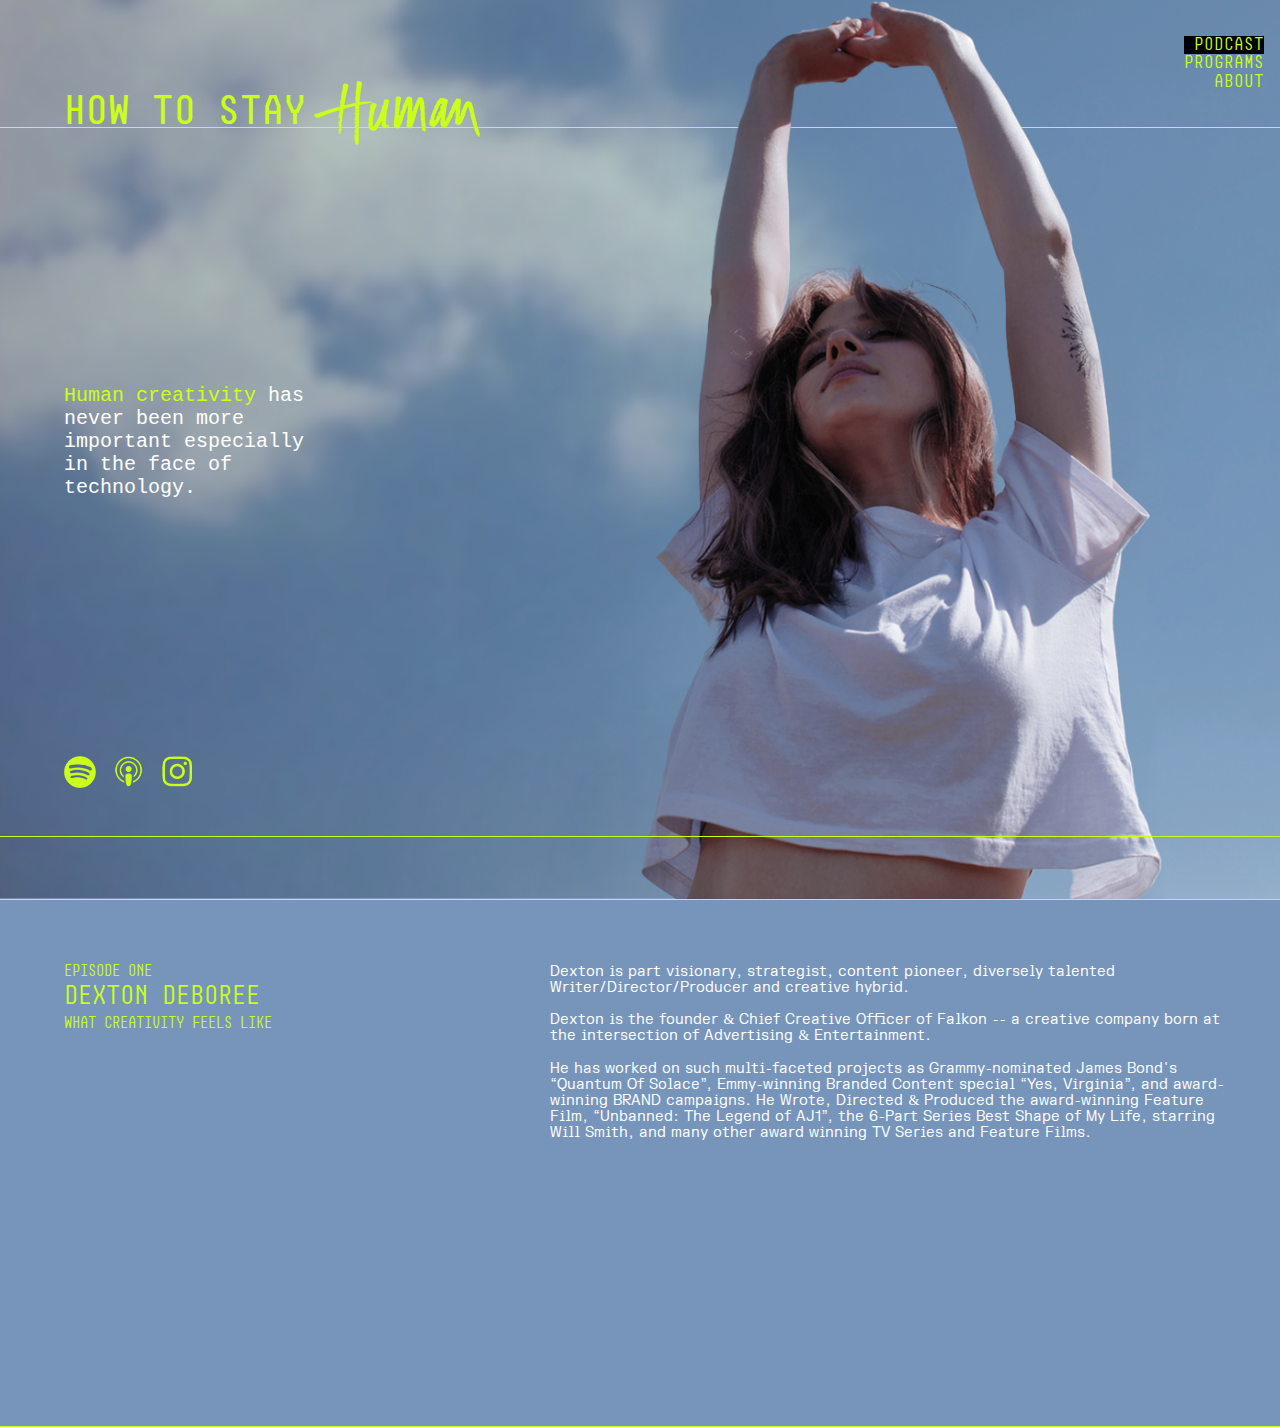
==== podcast.html @ e5126a1a "release 1" ====
<!DOCTYPE html>
<html lang="en">
    <head>
        <title>HOW TO STAY HUMAN - PODCAST </title>
        <meta name="title" content="How To Stay Human">
        <meta name="description"
            content="As AI plays a larger role in our lives and our futures, How to Stay Human uncovers practical 
            ways to connect to our humanity and become more creative. ">
        <meta name="keywords" content="technology, creativity, humanity, psychology, ai, artificial intelligence">
        <meta name="robots" content="index, follow">
        <meta http-equiv="Content-Type" content="text/html; charset=utf-8">
        <meta name="language" content="English">
        <meta name="viewport" content="width=device-width, initial-scale=1">
        <link rel="stylesheet" href="./css/tachyons.min.css">
        <link rel="stylesheet" href="./css/fonts.css">
        <link rel="stylesheet" href="./css/marquee.css">
        <link rel="stylesheet" href="./css/main.css">
        <link rel="manifest" href="site.webmanifest" />
        <link rel="icon" type="image/x-icon" href="favicon.ico">
        <style>
            .contactlink {
                text-decoration: underline;
                color: #cbfe19;
            }
            @media screen and (max-width: 30em) {
                .nosign{
                    height: auto;
                }
            }
          </style>
    </head>
  <body>
    <div class="pagecontainer flex flex-column" style="overflow-x: hidden;">
        <!-- TOP PAGE -->
        <div class="flex flex-column page hero">
            <div class="dn db-m db-l absolute bottom-0 h-100" style="left: 50%; pointer-events: none;">
                <img class="heroimage" src="./img/hero.png" />
            </div>
            <div class="heroimagemobile dn-m dn-l absolute bottom-0 h-75 w-60" style="left: 40%; pointer-events: none;">
            </div>
            <div>
                <div class="h4 w-100 flex items-end bb">
                    <div class="pl3 pl5-m pl5-l f4 f2-l f2-m title" style="margin-bottom: -0.20em;">HOW TO STAY</div>
                    <img class="humantexttitle pl1 pl2-m pl2-l m2-s h2 h3-m h3-l" src="./img/HUMANTEXT.png"></img>
                    <div class="links tr flex flex-column justify-center h-100 w-15 pr3">
                            <span class="db dn-m dn-l mb2" style="flex-grow: 1"></span>
                            <a class="active" href="./podcast.html">PODCAST</a>
                            <a href="./programs.html">PROGRAMS</a>
                            <a href="./index.html">ABOUT</a>
                    </div>
                </div>
            </div>
            <div class="flex flex-column  maincontent w-100 h4">
                    <div class="heroblurb pt7 pt7-m pt7-l f5 f4-m f4-l pl3 pl5-m pl5-l pr3 pr0-m pr0-l w-60 w-25-m w-25-l">
                        Human creativity 
                        <span class="white">has never been more important especially in the face of technology.</span>
                    </div>
                    <div style="flex-grow: 1;"></div>
                    <div class="flex items-center flex-row pl3 pl5-m pl5-l h4 w-60 w-20-m w-20-l" style="min-width: 208px;">
                        <a href="https://worldsveryfirst.com" class="h2 w2 social spotify mr3"></a>
                        <a href="https://worldsveryfirst.com" class="h2 w2 social podcast mr3"></a>
                        <a href="https://worldsveryfirst.com" class="h2 w2 social insta mr3"></a>
                    </div>
            </div>
            <div class="footer w-100">
                <div class="bottom-0 bt bb h3 w-100">
                    <div class="marquee">
                        <p>
                            “Creativity is intelligence having fun” - Albert Einstein
                            &emsp;&emsp;&emsp;&emsp;&emsp;&emsp;&emsp;&emsp;&emsp;&emsp;&emsp;&emsp;
                            “In a world of rapid technological change, creativity is the ultimate advantage” - Ken Robinson
                            &emsp;&emsp;&emsp;&emsp;&emsp;&emsp;&emsp;&emsp;&emsp;&emsp;&emsp;&emsp;
                            “I know we’re all worried about machines becoming more like humans, but I think we should be more worried about humans becoming more like machines” - Nick Law
                        </p>
                    </div>
                </div>
            </div>
        </div>
        <!-- 2ND PAGE - ABOUT -->
        <div class="flex flex-column bb">
            <div class="flex flex-column flex-row-m flex-row-l items-around" style="flex-grow: 1;">
                <div class="flex h-50 w-100 w-40-m w-40-l h-100-m h-100-l">
                    <div class="flex pt5 flex-column w-90 w-100-m w-100-l">
                        <span class="w-100 pl3 pl5-m pl5-l f6 mb1 sectionheading">EPISODE ONE</span>
                        <span class="w-100 pl3 pl5-m pl5-l f3 mb1 subtitle">DEXTON DEBOREE</span>
                        <span class="w-100 pl3 pl5-m pl5-l f6 mb1 sectionheading">WHAT CREATIVITY FEELS LIKE</span>
                    </div>
                </div>
                <div class="flex flex-column items-center h-50 w-100 w-60-m h-100-m w-60-l h-100-l">
                    <div class="w-90 f6 sectionbody pv3 pv5-m pv5-l">
                        Dexton is part visionary, strategist, content pioneer, diversely talented Writer/Director/Producer and creative hybrid.
                        <br /><br />
                        Dexton is the founder & Chief Creative Officer of Falkon -- a creative company born at the intersection of Advertising & Entertainment.
                        <br /><br />
                        He has worked on such multi-faceted projects as Grammy-nominated James Bond's “Quantum Of Solace”, Emmy-winning Branded Content special 
                        “Yes, Virginia”, and award-winning BRAND campaigns. He Wrote, Directed & Produced the award-winning Feature Film, “Unbanned: The Legend of AJ1”, the 6-Part Series Best Shape of My Life, starring Will Smith, and many other award winning TV Series and Feature Films.
                    </div>
                    <div class="w-90 pb5">
                        <iframe style="border-radius:12px"
                            src="https://open.spotify.com/embed/episode/2yxrUhtYhflalxp9RfbM0O?utm_source=generator&theme=0" width="100%"
                            height="152" frameBorder="0" allowfullscreen=""
                            allow="autoplay; clipboard-write; encrypted-media; fullscreen; picture-in-picture" loading="lazy"></iframe>
                    </div>
                </div>
            </div>
        </div>
        <!-- 3RD PAGE - 30 MINUTE PROGRAMS -->
    </div>
  </body>
</html>
---- css/fonts.css ----
@font-face {
    font-family: AeonMonoSemiBold;
    src: url(../fonts/Aeion-Mono-Semi-Bold.otf);
}
@font-face {
    font-family: AeonMono;
    src: url(../fonts/Aeion-Mono-Regular.otf);
}
@font-face {
    font-family: FKGroteskMono;
    src: url(../fonts/FKGroteskSemiMonoTrial-Regular.otf);
}
---- css/marquee.css ----
.marquee {
    height: 100%;
    position: relative;
    width: auto;
}

.marquee p {
    font-family: FKGroteskMono;
    position: absolute;
    width: max-content;
    height: 100%;
    margin: 0;
    line-height: 50px;
    vertical-align: center;
    text-align: left;
    -moz-transform: translateX(100%);
    -webkit-transform: translateX(100%);
    transform: translateX(100%);
    -moz-animation: scroll-left 2s linear infinite;
    -webkit-animation: scroll-left 2s linear infinite;
    animation: scroll-left 20s linear infinite;
}
@-moz-keyframes scroll-left {
    0% {
        -moz-transform: translateX(100%);
    }
    100% {
        -moz-transform: translateX(-100%);
    }
}

@-webkit-keyframes scroll-left {
    0% {
        -webkit-transform: translateX(100%);
    }
    100% {
        -webkit-transform: translateX(-100%);
    }
}

@keyframes scroll-left {
    0% {
        -moz-transform: translateX(100%);
        -webkit-transform: translateX(100%);
        transform: translateX(100%);
    }
    100% {
        -moz-transform: translateX(-100%);
        -webkit-transform: translateX(-100%);
        transform: translateX(-100%);
    }
}
---- css/main.css ----
body,
html {
    font-family: AeonMono;
}

.pagecontainer {
    overflow-x: hidden;
}

.sectionheading {
    font-family: AeonMono;
}

.sectionbody {
    font-family: FKGroteskMono;
    color: white;
}

.subtitle {
    font-family: AeonMono;
}

a:hover {
    cursor: pointer;
}

a.active {
    background-color: black;
}

.page {
    height: 100vh;
}

.hero {
    background-image: url(../img/BGTOP.png);
    background-position: left top;
    background-size: cover;
    background-attachment: fixed;
    max-height: 100vh;
}

.about {
    background-image: url(../img/BGMIDDLE.png);
    background-position: right top;
    background-size: cover;
    background-attachment: fixed;
}

.graham {
    background-image: url(../img/GRAHAM.png);
    background-position: center center;
    background-size: cover;
    background-repeat: no-repeat;
}

.maria {
    background-image: url(../img/MARIA.png);
    background-position: center center;
    background-size: cover;
    background-repeat: no-repeat;
}

.heart {
    background-image: url(../img/HEART.png);
    background-position: center center;
    background-size: contain;
    background-repeat: no-repeat;
}

.picnic {
    background-image: url(../img/PICNIC.png);
    background-position: center center;
    background-size: cover;
    background-repeat: no-repeat;
}

.title {
    font-family: AeonMonoSemiBold;
}

body {
    background: #7795bb;
    font-family: 'Courier New', Courier, monospace;
    color: #cbfe19;
}

.yellow {
    color: #cbfe19;
}

.bg-yellow {
    background-color: #cbfe19;
    color: black;
    border-color: #cbfe19;
}

.bg-yellow .sectionbody {
    color: black;
}
.bg-yellow .sectionheading {
    color: black;
}

.bg-yellow .subtitle {
    color: black;
}

.border {
    position: relative;
}

.border::after {
    content: '';
    position: absolute;
    width: 100%;
    height: 0;
    left: 0;
    bottom: 3px;
    border-bottom: 1px solid #cbfe19;
}

.header {
    background-image: url(../img/title.png);
    background-position: left bottom;
    background-size: contain;
    background-repeat: no-repeat;
}

.links {
    font-family: AeonMono;
    margin-left: auto;
}

.links a:hover {
    background-color: black;
}

.links a {
    color:#cbfe19 !important;
    text-decoration: none;
}

.heroimage {
    height: 100%;
}

.heroimagemobile {
    background-image: url(../img/hero.png);
    background-position: left bottom;
    background-size: cover;
    background-repeat: no-repeat;
}

.maincontent {
    flex-grow: 1;
    z-index: 999;
}

.footer {
    z-index: 999;
}

.social {
    background-image: url(../img/socialicons.png);
    background-size: cover;
}

.podcast {
    background-position-x: 50%;
}

.spotify {
    background-position-x: 0%;
}

.insta {
    background-position-x: 100%;
}

.bio {
    color: white;
}

.learnmore {
    background-image: url("../img/LEARNMOREBUTTON.png");
    background-repeat: no-repeat;
    background-attachment: contain;
    background-size: contain;
    height: 2.5rem;
}

a:visited {
    color: white;
}



@media screen and (max-width: 30em) {
    .humantexttitle {
        margin-bottom: -0.5rem;
    }

    .page {
        height: 150vh;
    }
}

@media screen and (min-width: 30em) and (max-width: 60em) {
    .humantexttitle {
        margin-bottom: -1.1rem;
    }

    .page {
        min-width: 640px;
        min-height: 480px;
    }
}

@media screen and (min-width: 60em) {
    .humantexttitle {
        margin-bottom: -1.1rem;
    }
}
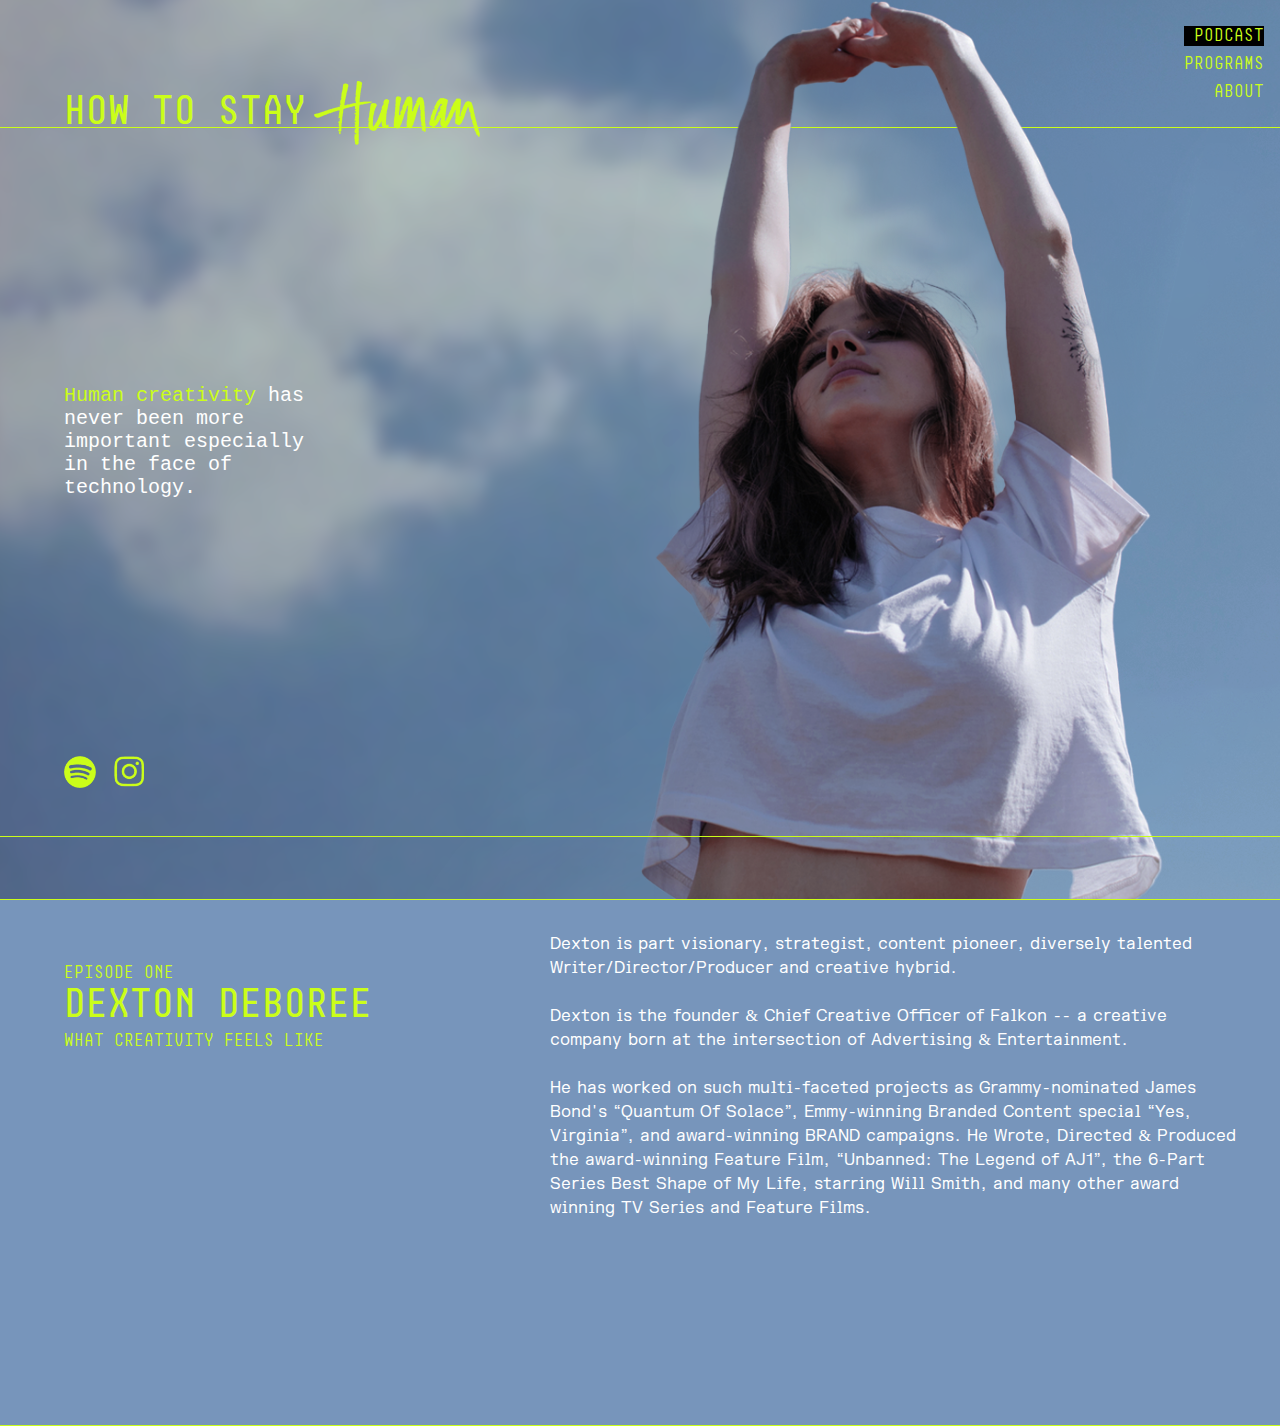
==== commit ecd9f92e: "stable version" ====
--- a/podcast.html
+++ b/podcast.html
@@ -44,9 +44,9 @@
                     <img class="humantexttitle pl1 pl2-m pl2-l m2-s h2 h3-m h3-l" src="./img/HUMANTEXT.png"></img>
                     <div class="links tr flex flex-column justify-center h-100 w-15 pr3">
                             <span class="db dn-m dn-l mb2" style="flex-grow: 1"></span>
-                            <a class="active" href="./podcast.html">PODCAST</a>
-                            <a href="./programs.html">PROGRAMS</a>
-                            <a href="./index.html">ABOUT</a>
+                            <a class="mv1 active lh-title" href="./podcast.html">PODCAST</a>
+                            <a class="mv1 lh-title" href="./programs.html">PROGRAMS</a>
+                            <a class="mv1 lh-title" href="./index.html">ABOUT</a>
                     </div>
                 </div>
             </div>
@@ -57,9 +57,9 @@
                     </div>
                     <div style="flex-grow: 1;"></div>
                     <div class="flex items-center flex-row pl3 pl5-m pl5-l h4 w-60 w-20-m w-20-l" style="min-width: 208px;">
-                        <a href="https://worldsveryfirst.com" class="h2 w2 social spotify mr3"></a>
+                        <a href="https://open.spotify.com/show/5P6qabdEL76jPmky8eCIWc?si=ed8e0c92cf524fb2" class="h2 w2 social spotify mr3"></a>
                         <a href="https://worldsveryfirst.com" class="h2 w2 social podcast mr3"></a>
-                        <a href="https://worldsveryfirst.com" class="h2 w2 social insta mr3"></a>
+                        <a href="https://www.instagram.com/how_to_stay_human/" class="h2 w2 social insta mr3"></a>
                     </div>
             </div>
             <div class="footer w-100">
@@ -81,13 +81,13 @@
             <div class="flex flex-column flex-row-m flex-row-l items-around" style="flex-grow: 1;">
                 <div class="flex h-50 w-100 w-40-m w-40-l h-100-m h-100-l">
                     <div class="flex pt5 flex-column w-90 w-100-m w-100-l">
-                        <span class="w-100 pl3 pl5-m pl5-l f6 mb1 sectionheading">EPISODE ONE</span>
-                        <span class="w-100 pl3 pl5-m pl5-l f3 mb1 subtitle">DEXTON DEBOREE</span>
-                        <span class="w-100 pl3 pl5-m pl5-l f6 mb1 sectionheading">WHAT CREATIVITY FEELS LIKE</span>
+                        <span class="w-100 pl3 pl5-m pl5-l f6 f5-m f5-l mb1 sectionheading">EPISODE ONE</span>
+                        <span class="w-100 pl3 pl5-m pl5-l f3 f2-m f2-l mb1 subtitle">DEXTON DEBOREE</span>
+                        <span class="w-100 pl3 pl5-m pl5-l f6 f5-m f5-l mb1 sectionheading">WHAT CREATIVITY FEELS LIKE</span>
                     </div>
                 </div>
                 <div class="flex flex-column items-center h-50 w-100 w-60-m h-100-m w-60-l h-100-l">
-                    <div class="w-90 f6 sectionbody pv3 pv5-m pv5-l">
+                    <div class="w-90 f6 f5-m f5-l sectionbody pv3 pv4-m pv4-l lh-copy">
                         Dexton is part visionary, strategist, content pioneer, diversely talented Writer/Director/Producer and creative hybrid.
                         <br /><br />
                         Dexton is the founder & Chief Creative Officer of Falkon -- a creative company born at the intersection of Advertising & Entertainment.
@@ -95,10 +95,10 @@
                         He has worked on such multi-faceted projects as Grammy-nominated James Bond's “Quantum Of Solace”, Emmy-winning Branded Content special 
                         “Yes, Virginia”, and award-winning BRAND campaigns. He Wrote, Directed & Produced the award-winning Feature Film, “Unbanned: The Legend of AJ1”, the 6-Part Series Best Shape of My Life, starring Will Smith, and many other award winning TV Series and Feature Films.
                     </div>
-                    <div class="w-90 pb5">
-                        <iframe style="border-radius:12px"
-                            src="https://open.spotify.com/embed/episode/2yxrUhtYhflalxp9RfbM0O?utm_source=generator&theme=0" width="100%"
-                            height="152" frameBorder="0" allowfullscreen=""
+                    <div class="w-90 pb3">
+                        <iframe class="w-100 w-75-m w-75-l" style="border-radius:12px"
+                            src="https://open.spotify.com/embed/episode/6dgbov8HgsZcttxzepb4iQ?utm_source=generator" height="152"
+                            frameBorder="0" allowfullscreen=""
                             allow="autoplay; clipboard-write; encrypted-media; fullscreen; picture-in-picture" loading="lazy"></iframe>
                     </div>
                 </div>
--- a/css/marquee.css
+++ b/css/marquee.css
@@ -19,7 +19,9 @@
     transform: translateX(100%);
     -moz-animation: scroll-left 2s linear infinite;
     -webkit-animation: scroll-left 2s linear infinite;
-    animation: scroll-left 20s linear infinite;
+    animation: scroll-left 30s linear infinite;
+    font-kerning: none;
+    letter-spacing: .2rem;
 }
 @-moz-keyframes scroll-left {
     0% {
--- a/css/main.css
+++ b/css/main.css
@@ -17,7 +17,7 @@
 }
 
 .subtitle {
-    font-family: AeonMono;
+    font-family: AeonMonoSemiBold;
 }
 
 a:hover {
@@ -30,21 +30,28 @@
 
 .page {
     height: 100vh;
+}
+
+.toppage {
+    height: 125vh;
 }
 
 .hero {
     background-image: url(../img/BGTOP.png);
     background-position: left top;
-    background-size: cover;
+    background-size:auto;
     background-attachment: fixed;
+    background-repeat: no-repeat;
+    height: 100vh;
     max-height: 100vh;
 }
 
 .about {
     background-image: url(../img/BGMIDDLE.png);
-    background-position: right top;
+    background-position: bottom right;
     background-size: cover;
     background-attachment: fixed;
+    background-repeat: no-repeat;
 }
 
 .graham {
@@ -64,7 +71,7 @@
 .heart {
     background-image: url(../img/HEART.png);
     background-position: center center;
-    background-size: contain;
+    background-size: 40cqw;
     background-repeat: no-repeat;
 }
 
@@ -147,7 +154,7 @@
 
 .heroimagemobile {
     background-image: url(../img/hero.png);
-    background-position: left bottom;
+    background-position: bottom left;
     background-size: cover;
     background-repeat: no-repeat;
 }
@@ -168,6 +175,7 @@
 
 .podcast {
     background-position-x: 50%;
+    display: none;
 }
 
 .spotify {
@@ -183,7 +191,7 @@
 }
 
 .learnmore {
-    background-image: url("../img/LEARNMOREBUTTON.png");
+    background-image: url("../img/LEARNMOREBUTTON2.png");
     background-repeat: no-repeat;
     background-attachment: contain;
     background-size: contain;
@@ -202,7 +210,14 @@
     }
 
     .page {
-        height: 150vh;
+        height: 175vh;
+    }
+
+    .heart {
+        background-image: url(../img/HEART.png);
+        background-position: center center;
+        background-size: 90cqw;
+        background-repeat: no-repeat;
     }
 }
 
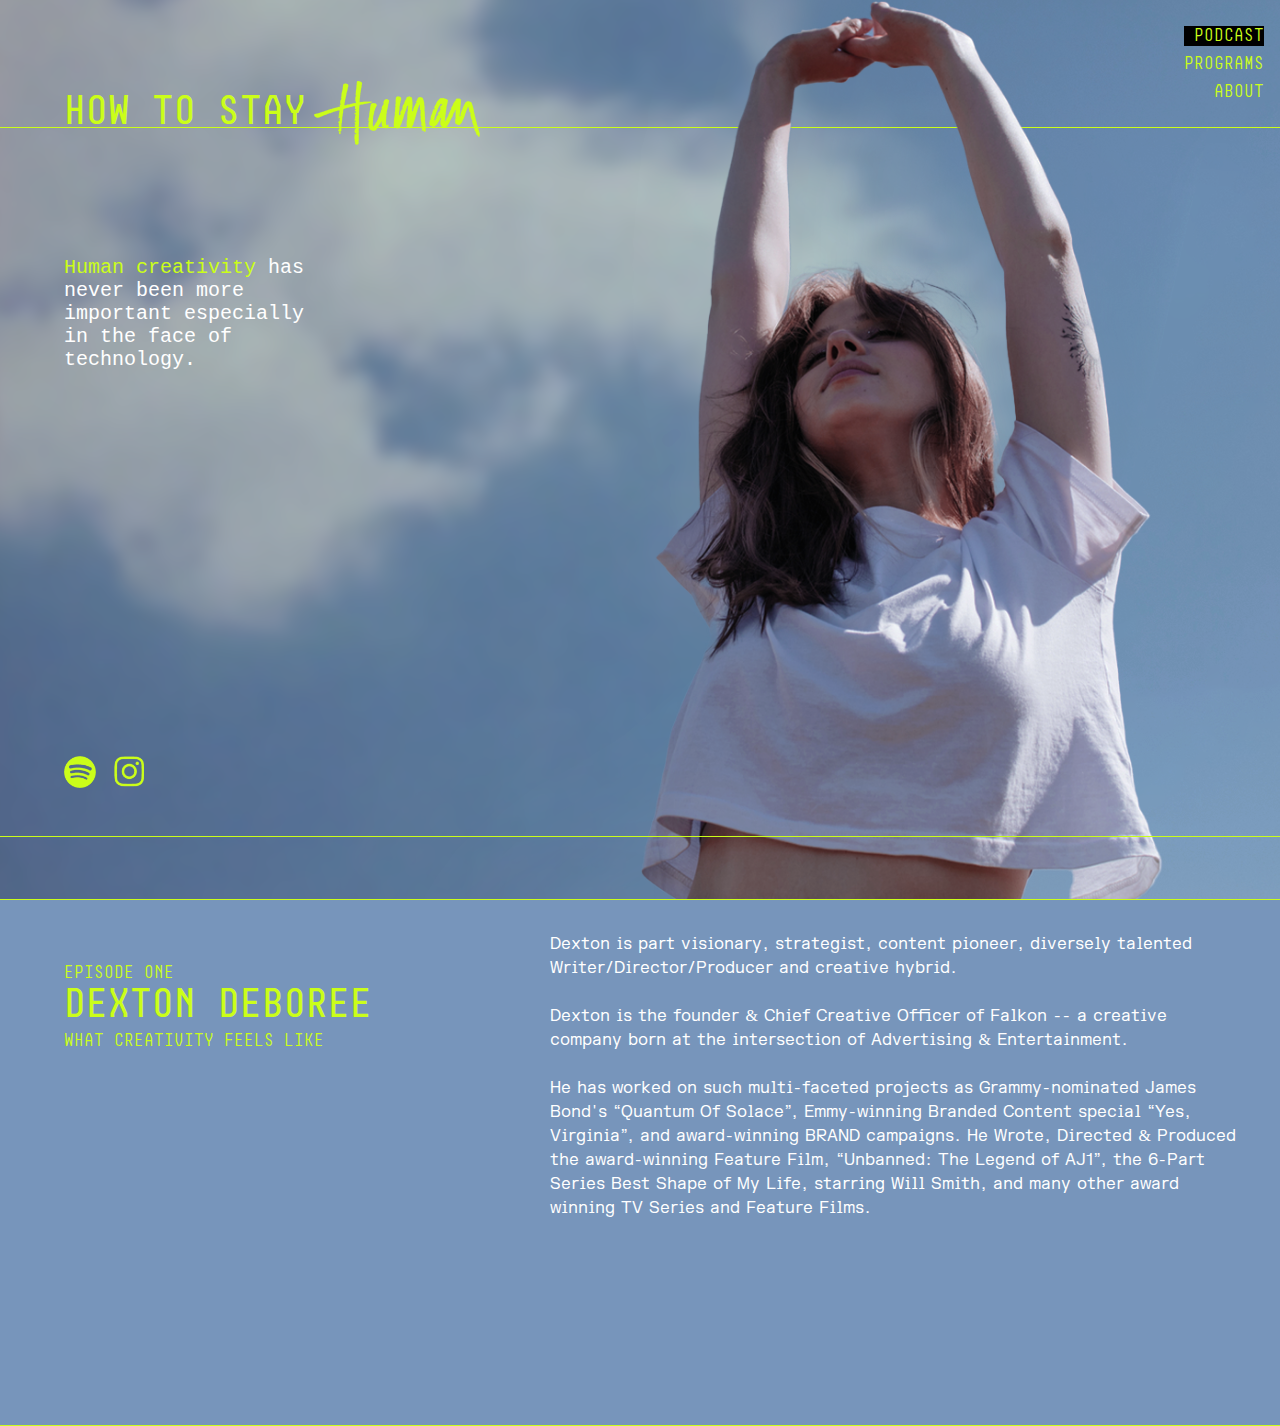
==== commit 3d348898: "copy and layout updates" ====
--- a/podcast.html
+++ b/podcast.html
@@ -51,7 +51,7 @@
                 </div>
             </div>
             <div class="flex flex-column  maincontent w-100 h4">
-                    <div class="heroblurb pt7 pt7-m pt7-l f5 f4-m f4-l pl3 pl5-m pl5-l pr3 pr0-m pr0-l w-60 w-25-m w-25-l">
+                    <div class="heroblurb pt6 pt6-m pt6-l f5 f4-m f4-l pl3 pl5-m pl5-l pr3 pr0-m pr0-l w-60 w-25-m w-25-l">
                         Human creativity 
                         <span class="white">has never been more important especially in the face of technology.</span>
                     </div>
--- a/css/marquee.css
+++ b/css/marquee.css
@@ -19,9 +19,9 @@
     transform: translateX(100%);
     -moz-animation: scroll-left 2s linear infinite;
     -webkit-animation: scroll-left 2s linear infinite;
-    animation: scroll-left 30s linear infinite;
+    animation: scroll-left 35s linear infinite;
     font-kerning: none;
-    letter-spacing: .2rem;
+    letter-spacing: 3px;
 }
 @-moz-keyframes scroll-left {
     0% {
--- a/css/main.css
+++ b/css/main.css
@@ -49,7 +49,7 @@
 .about {
     background-image: url(../img/BGMIDDLE.png);
     background-position: bottom right;
-    background-size: cover;
+    background-size: auto;
     background-attachment: fixed;
     background-repeat: no-repeat;
 }
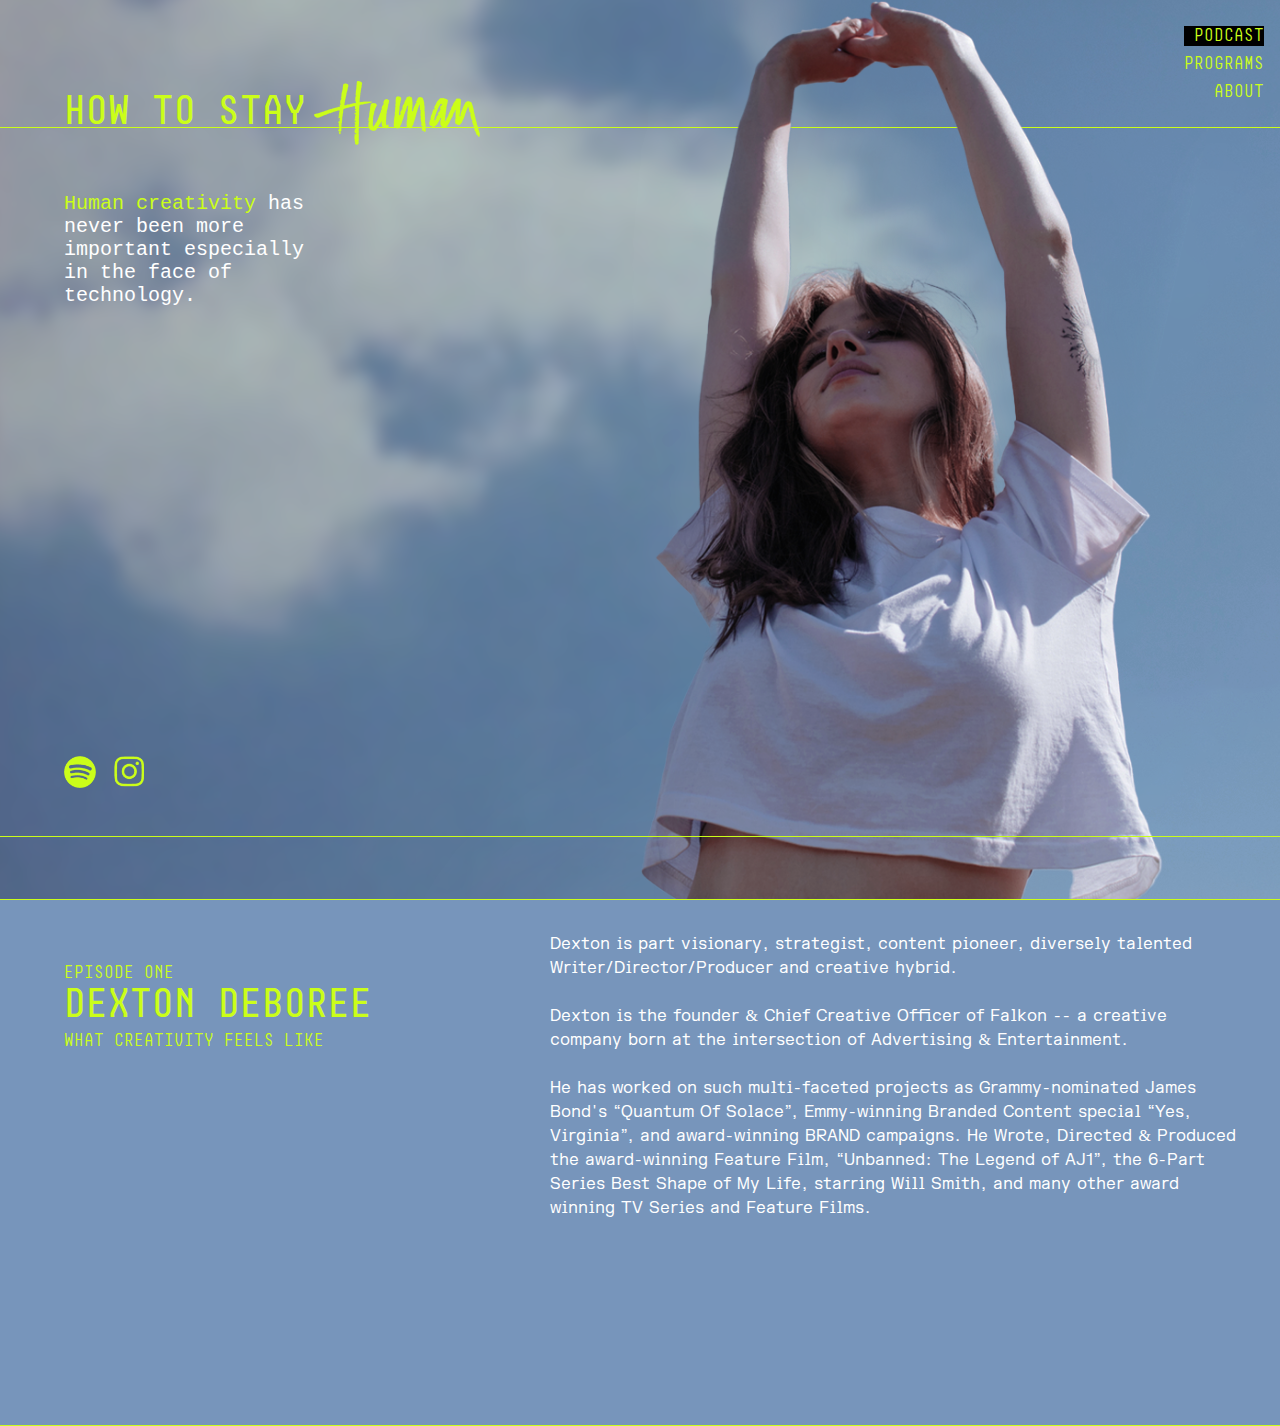
==== commit e928aeca: "move hero copy up" ====
--- a/podcast.html
+++ b/podcast.html
@@ -1,35 +1,44 @@
 <!DOCTYPE html>
 <html lang="en">
-    <head>
-        <title>HOW TO STAY HUMAN - PODCAST </title>
-        <meta name="title" content="How To Stay Human">
-        <meta name="description"
-            content="As AI plays a larger role in our lives and our futures, How to Stay Human uncovers practical 
+
+<head>
+    <title>HOW TO STAY HUMAN - PODCAST </title>
+    <meta name="title" content="How To Stay Human">
+    <meta name="description" content="As AI plays a larger role in our lives and our futures, How to Stay Human uncovers practical 
             ways to connect to our humanity and become more creative. ">
-        <meta name="keywords" content="technology, creativity, humanity, psychology, ai, artificial intelligence">
-        <meta name="robots" content="index, follow">
-        <meta http-equiv="Content-Type" content="text/html; charset=utf-8">
-        <meta name="language" content="English">
-        <meta name="viewport" content="width=device-width, initial-scale=1">
-        <link rel="stylesheet" href="./css/tachyons.min.css">
-        <link rel="stylesheet" href="./css/fonts.css">
-        <link rel="stylesheet" href="./css/marquee.css">
-        <link rel="stylesheet" href="./css/main.css">
-        <link rel="manifest" href="site.webmanifest" />
-        <link rel="icon" type="image/x-icon" href="favicon.ico">
-        <style>
-            .contactlink {
-                text-decoration: underline;
-                color: #cbfe19;
+    <meta name="keywords" content="technology, creativity, humanity, psychology, ai, artificial intelligence">
+    <meta name="robots" content="index, follow">
+    <meta http-equiv="Content-Type" content="text/html; charset=utf-8">
+    <meta name="language" content="English">
+    <meta name="viewport" content="width=device-width, initial-scale=1">
+    <link rel="stylesheet" href="./css/tachyons.min.css">
+    <link rel="stylesheet" href="./css/fonts.css">
+    <link rel="stylesheet" href="./css/marquee.css">
+    <link rel="stylesheet" href="./css/main.css">
+    <link rel="manifest" href="site.webmanifest" />
+    <link rel="icon" type="image/x-icon" href="favicon.ico">
+    <style>
+        .contactlink {
+            text-decoration: underline;
+            color: #cbfe19;
+        }
+
+        @media screen and (max-width: 30em) {
+            .nosign {
+                height: auto;
             }
-            @media screen and (max-width: 30em) {
-                .nosign{
-                    height: auto;
-                }
-            }
-          </style>
-    </head>
-  <body>
+        }
+    </style>
+    <script>
+        window.onload = function () {
+            var height = window.innerHeight;
+            console.log(window.innerHeight);
+            document.getElementsByClassName("hero")[0].style.height = window.innerHeight + "px";
+        }
+    </script>
+</head>
+
+<body>
     <div class="pagecontainer flex flex-column" style="overflow-x: hidden;">
         <!-- TOP PAGE -->
         <div class="flex flex-column page hero">
@@ -43,24 +52,24 @@
                     <div class="pl3 pl5-m pl5-l f4 f2-l f2-m title" style="margin-bottom: -0.20em;">HOW TO STAY</div>
                     <img class="humantexttitle pl1 pl2-m pl2-l m2-s h2 h3-m h3-l" src="./img/HUMANTEXT.png"></img>
                     <div class="links tr flex flex-column justify-center h-100 w-15 pr3">
-                            <span class="db dn-m dn-l mb2" style="flex-grow: 1"></span>
-                            <a class="mv1 active lh-title" href="./podcast.html">PODCAST</a>
-                            <a class="mv1 lh-title" href="./programs.html">PROGRAMS</a>
-                            <a class="mv1 lh-title" href="./index.html">ABOUT</a>
+                        <a class="mv1 active lh-title" href="./podcast.html">PODCAST</a>
+                        <a class="mv1 lh-title" href="./programs.html">PROGRAMS</a>
+                        <a class="mv1 lh-title" href="./index.html">ABOUT</a>
                     </div>
                 </div>
             </div>
             <div class="flex flex-column  maincontent w-100 h4">
-                    <div class="heroblurb pt6 pt6-m pt6-l f5 f4-m f4-l pl3 pl5-m pl5-l pr3 pr0-m pr0-l w-60 w-25-m w-25-l">
-                        Human creativity 
-                        <span class="white">has never been more important especially in the face of technology.</span>
-                    </div>
-                    <div style="flex-grow: 1;"></div>
-                    <div class="flex items-center flex-row pl3 pl5-m pl5-l h4 w-60 w-20-m w-20-l" style="min-width: 208px;">
-                        <a href="https://open.spotify.com/show/5P6qabdEL76jPmky8eCIWc?si=ed8e0c92cf524fb2" class="h2 w2 social spotify mr3"></a>
-                        <a href="https://worldsveryfirst.com" class="h2 w2 social podcast mr3"></a>
-                        <a href="https://www.instagram.com/how_to_stay_human/" class="h2 w2 social insta mr3"></a>
-                    </div>
+                <div class="heroblurb pt5 pt5-m pt5-l f5 f4-m f4-l pl3 pl5-m pl5-l pr3 pr0-m pr0-l w-60 w-25-m w-25-l">
+                    Human creativity
+                    <span class="white">has never been more important especially in the face of technology.</span>
+                </div>
+                <div style="flex-grow: 1;"></div>
+                <div class="flex items-center flex-row pl3 pl5-m pl5-l h4 w-60 w-20-m w-20-l" style="min-width: 208px;">
+                    <a href="https://open.spotify.com/show/5P6qabdEL76jPmky8eCIWc?si=ed8e0c92cf524fb2"
+                        class="h2 w2 social spotify mr3"></a>
+                    <a href="https://worldsveryfirst.com" class="h2 w2 social podcast mr3"></a>
+                    <a href="https://www.instagram.com/how_to_stay_human/" class="h2 w2 social insta mr3"></a>
+                </div>
             </div>
             <div class="footer w-100">
                 <div class="bottom-0 bt bb h3 w-100">
@@ -68,9 +77,11 @@
                         <p>
                             “Creativity is intelligence having fun” - Albert Einstein
                             &emsp;&emsp;&emsp;&emsp;&emsp;&emsp;&emsp;&emsp;&emsp;&emsp;&emsp;&emsp;
-                            “In a world of rapid technological change, creativity is the ultimate advantage” - Ken Robinson
+                            “In a world of rapid technological change, creativity is the ultimate advantage” - Ken
+                            Robinson
                             &emsp;&emsp;&emsp;&emsp;&emsp;&emsp;&emsp;&emsp;&emsp;&emsp;&emsp;&emsp;
-                            “I know we’re all worried about machines becoming more like humans, but I think we should be more worried about humans becoming more like machines” - Nick Law
+                            “I know we’re all worried about machines becoming more like humans, but I think we should be
+                            more worried about humans becoming more like machines” - Nick Law
                         </p>
                     </div>
                 </div>
@@ -83,28 +94,36 @@
                     <div class="flex pt5 flex-column w-90 w-100-m w-100-l">
                         <span class="w-100 pl3 pl5-m pl5-l f6 f5-m f5-l mb1 sectionheading">EPISODE ONE</span>
                         <span class="w-100 pl3 pl5-m pl5-l f3 f2-m f2-l mb1 subtitle">DEXTON DEBOREE</span>
-                        <span class="w-100 pl3 pl5-m pl5-l f6 f5-m f5-l mb1 sectionheading">WHAT CREATIVITY FEELS LIKE</span>
+                        <span class="w-100 pl3 pl5-m pl5-l f6 f5-m f5-l mb1 sectionheading">WHAT CREATIVITY FEELS
+                            LIKE</span>
                     </div>
                 </div>
                 <div class="flex flex-column items-center h-50 w-100 w-60-m h-100-m w-60-l h-100-l">
                     <div class="w-90 f6 f5-m f5-l sectionbody pv3 pv4-m pv4-l lh-copy">
-                        Dexton is part visionary, strategist, content pioneer, diversely talented Writer/Director/Producer and creative hybrid.
+                        Dexton is part visionary, strategist, content pioneer, diversely talented
+                        Writer/Director/Producer and creative hybrid.
                         <br /><br />
-                        Dexton is the founder & Chief Creative Officer of Falkon -- a creative company born at the intersection of Advertising & Entertainment.
+                        Dexton is the founder & Chief Creative Officer of Falkon -- a creative company born at the
+                        intersection of Advertising & Entertainment.
                         <br /><br />
-                        He has worked on such multi-faceted projects as Grammy-nominated James Bond's “Quantum Of Solace”, Emmy-winning Branded Content special 
-                        “Yes, Virginia”, and award-winning BRAND campaigns. He Wrote, Directed & Produced the award-winning Feature Film, “Unbanned: The Legend of AJ1”, the 6-Part Series Best Shape of My Life, starring Will Smith, and many other award winning TV Series and Feature Films.
+                        He has worked on such multi-faceted projects as Grammy-nominated James Bond's “Quantum Of
+                        Solace”, Emmy-winning Branded Content special
+                        “Yes, Virginia”, and award-winning BRAND campaigns. He Wrote, Directed & Produced the
+                        award-winning Feature Film, “Unbanned: The Legend of AJ1”, the 6-Part Series Best Shape of My
+                        Life, starring Will Smith, and many other award winning TV Series and Feature Films.
                     </div>
                     <div class="w-90 pb3">
                         <iframe class="w-100 w-75-m w-75-l" style="border-radius:12px"
-                            src="https://open.spotify.com/embed/episode/6dgbov8HgsZcttxzepb4iQ?utm_source=generator" height="152"
-                            frameBorder="0" allowfullscreen=""
-                            allow="autoplay; clipboard-write; encrypted-media; fullscreen; picture-in-picture" loading="lazy"></iframe>
+                            src="https://open.spotify.com/embed/episode/6dgbov8HgsZcttxzepb4iQ?utm_source=generator"
+                            height="152" frameBorder="0" allowfullscreen=""
+                            allow="autoplay; clipboard-write; encrypted-media; fullscreen; picture-in-picture"
+                            loading="lazy"></iframe>
                     </div>
                 </div>
             </div>
         </div>
         <!-- 3RD PAGE - 30 MINUTE PROGRAMS -->
     </div>
-  </body>
+</body>
+
 </html>--- a/css/main.css
+++ b/css/main.css
@@ -39,11 +39,11 @@
 .hero {
     background-image: url(../img/BGTOP.png);
     background-position: left top;
-    background-size:auto;
+    background-size: auto;
     background-attachment: fixed;
     background-repeat: no-repeat;
     height: 100vh;
-    max-height: 100vh;
+    height: 100dvh;
 }
 
 .about {
@@ -219,6 +219,16 @@
         background-size: 90cqw;
         background-repeat: no-repeat;
     }
+
+    .hero {
+        background-image: url(../img/BGTOPMOBILE.png);
+        background-position: left top;
+        background-size: 100% auto;
+        background-attachment: fixed;
+        background-repeat: no-repeat;
+        height: 100vh;
+        height: 100dvh;
+    }
 }
 
 @media screen and (min-width: 30em) and (max-width: 60em) {
